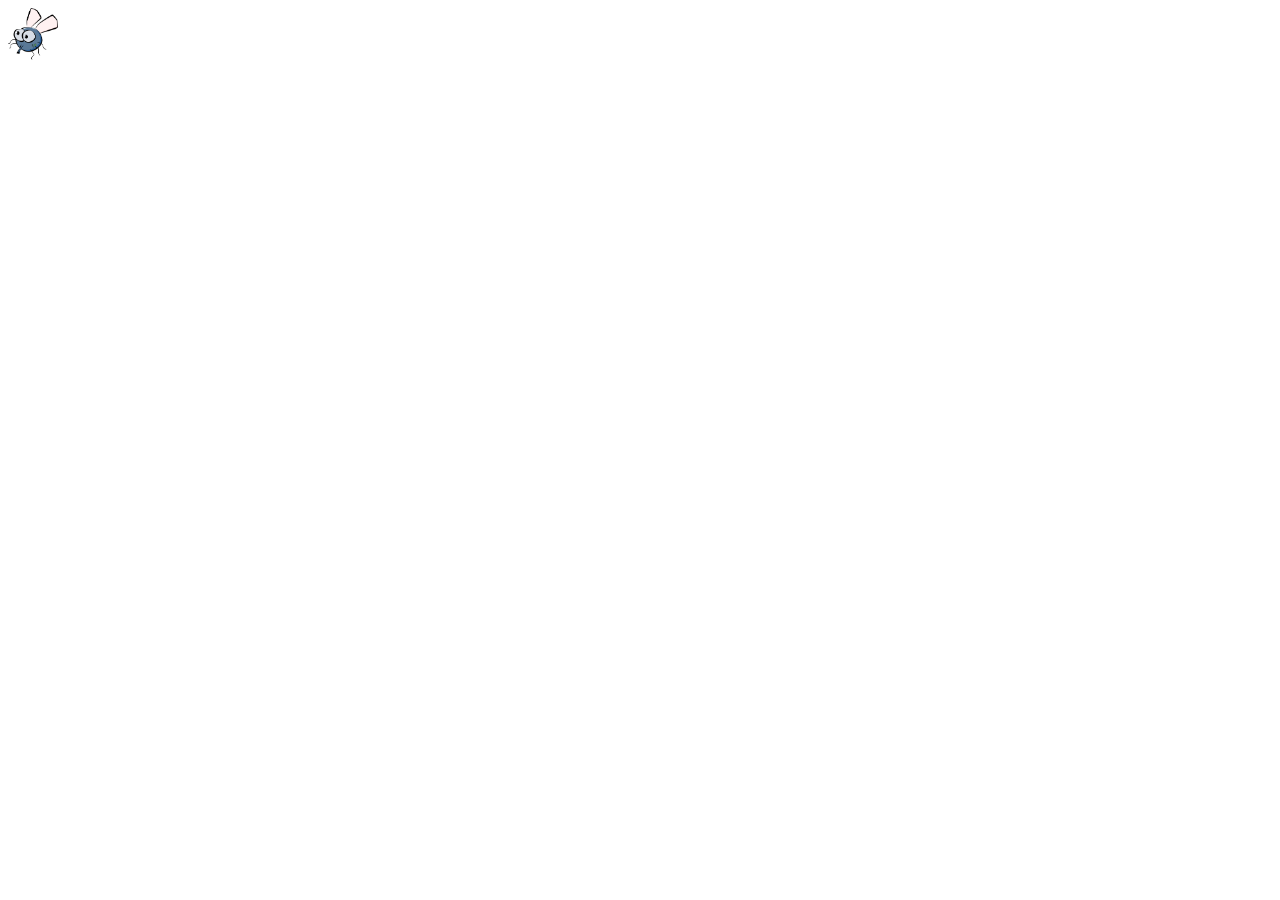
==== app.html @ 5f8abff3 "update 0.1" ====
﻿<!DOCTYPE html>
<html lang="pt-br">
<head>
    <meta charset="UTF-8">
    <meta http-equiv="X-UA-Compatible" content="IE=edge">
    <meta name="viewport" content="width=device-width, initial-scale=1.0">
    <title>Mata Mosquito</title>
    <link rel="stylesheet" href="style.css" />
    <script src="jogo.js"></script>

</head>
<body onresize="ajustaTamanhoPalcoJogo()">
    <img src="imagens/mosquito.png" class="mosquito1" />



</body>
</html>
---- style.css ----
﻿.mosquito1 {
    width: 50px;
    width: 50px;
}
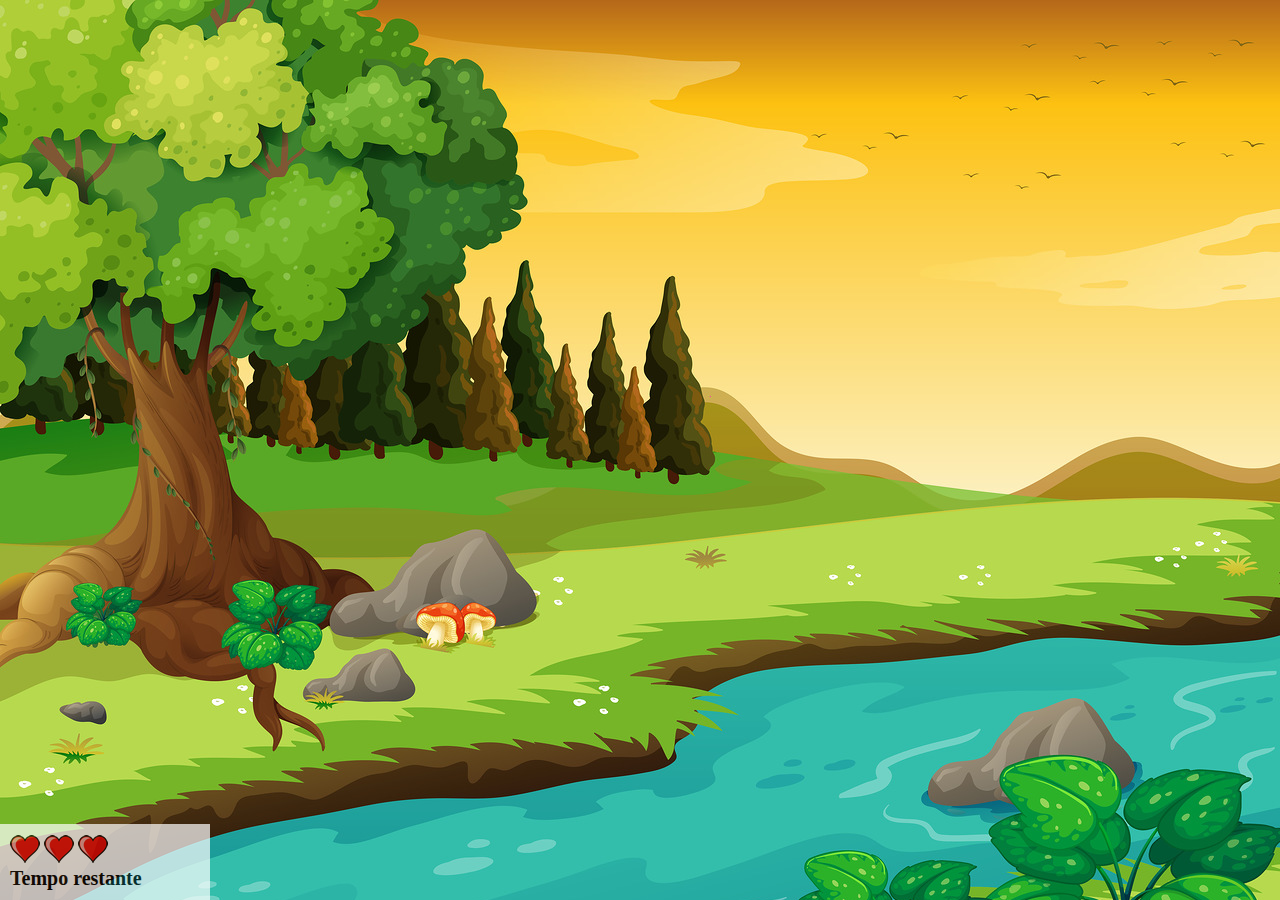
==== commit 41927c8a: "update base game" ====
--- a/app.html
+++ b/app.html
@@ -2,17 +2,29 @@
 <html lang="pt-br">
 <head>
     <meta charset="UTF-8">
-    <meta http-equiv="X-UA-Compatible" content="IE=edge">
-    <meta name="viewport" content="width=device-width, initial-scale=1.0">
     <title>Mata Mosquito</title>
+
     <link rel="stylesheet" href="style.css" />
     <script src="jogo.js"></script>
 
 </head>
 <body onresize="ajustaTamanhoPalcoJogo()">
-    <img src="imagens/mosquito.png" class="mosquito1" />
+    <div class="painel">
+        <div class="vidas">
+            <img id="v1" src="imagens/coracao_cheio.png" />
+            <img id="v2" src="imagens/coracao_cheio.png" />
+            <img id="v3" src="imagens/coracao_cheio.png" />
+        </div>
 
+        <div class="cronometro">
+            Tempo restante
+        </div>
+    </div>
 
-
+    <script>
+        setInterval (function() {
+            posicaoRandonMosquito()
+        }, 2000)
+    </script>
 </body>
 </html>--- a/style.css
+++ b/style.css
@@ -1,4 +1,42 @@
-﻿.mosquito1 {
+﻿body {
+    background-image: url(imagens/bg.jpg);
+    background-repeat: no-repeat;
+}
+
+
+.mosquito1 {
     width: 50px;
     width: 50px;
+}
+.mosquito2 {
+    width: 70px;
+    width: 70px;
+}
+.mosquito3 {
+    width: 90px;
+    width: 90px;
+}
+
+.ladoA {
+    transform: scaleX(1);
+}
+.ladoB {
+    transform: scaleX(-1);
+}
+
+.painel {
+    position: absolute;
+    width: 190px;
+    padding: 10px;
+    left: 0px;
+    bottom: 0px;
+    border-top: solid 1px #fff;
+    background-color: #fff;
+    opacity: 0.7;
+}
+
+.cronometro {
+    float: left;
+    font-size: 20px;
+    font-weight: bold;
 }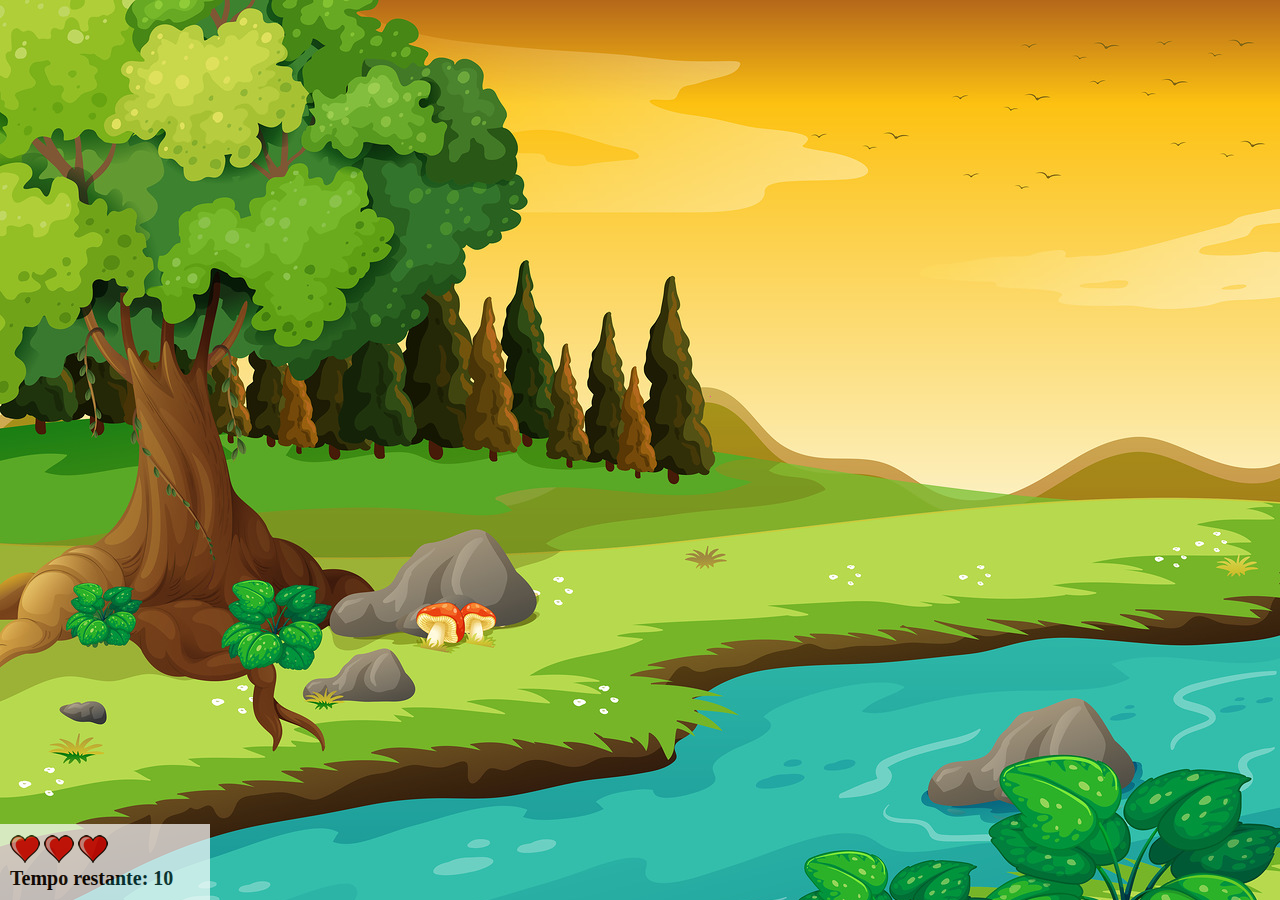
==== commit 1fb03c85: "end project" ====
--- a/app.html
+++ b/app.html
@@ -17,14 +17,16 @@
         </div>
 
         <div class="cronometro">
-            Tempo restante
+            Tempo restante: <span id="cronometro"></span>
         </div>
     </div>
 
     <script>
-        setInterval (function() {
+        document.getElementById('cronometro').innerHTML = tempo
+
+        var criaMosquito = setInterval (function() {
             posicaoRandonMosquito()
-        }, 2000)
+        }, criaMosquitoTempo)
     </script>
 </body>
 </html>--- a/style.css
+++ b/style.css
@@ -1,4 +1,8 @@
-﻿body {
+﻿html{
+    cursor: url(imagens/mata_mosca.png) 30 30, auto;
+}
+
+body {
     background-image: url(imagens/bg.jpg);
     background-repeat: no-repeat;
 }
